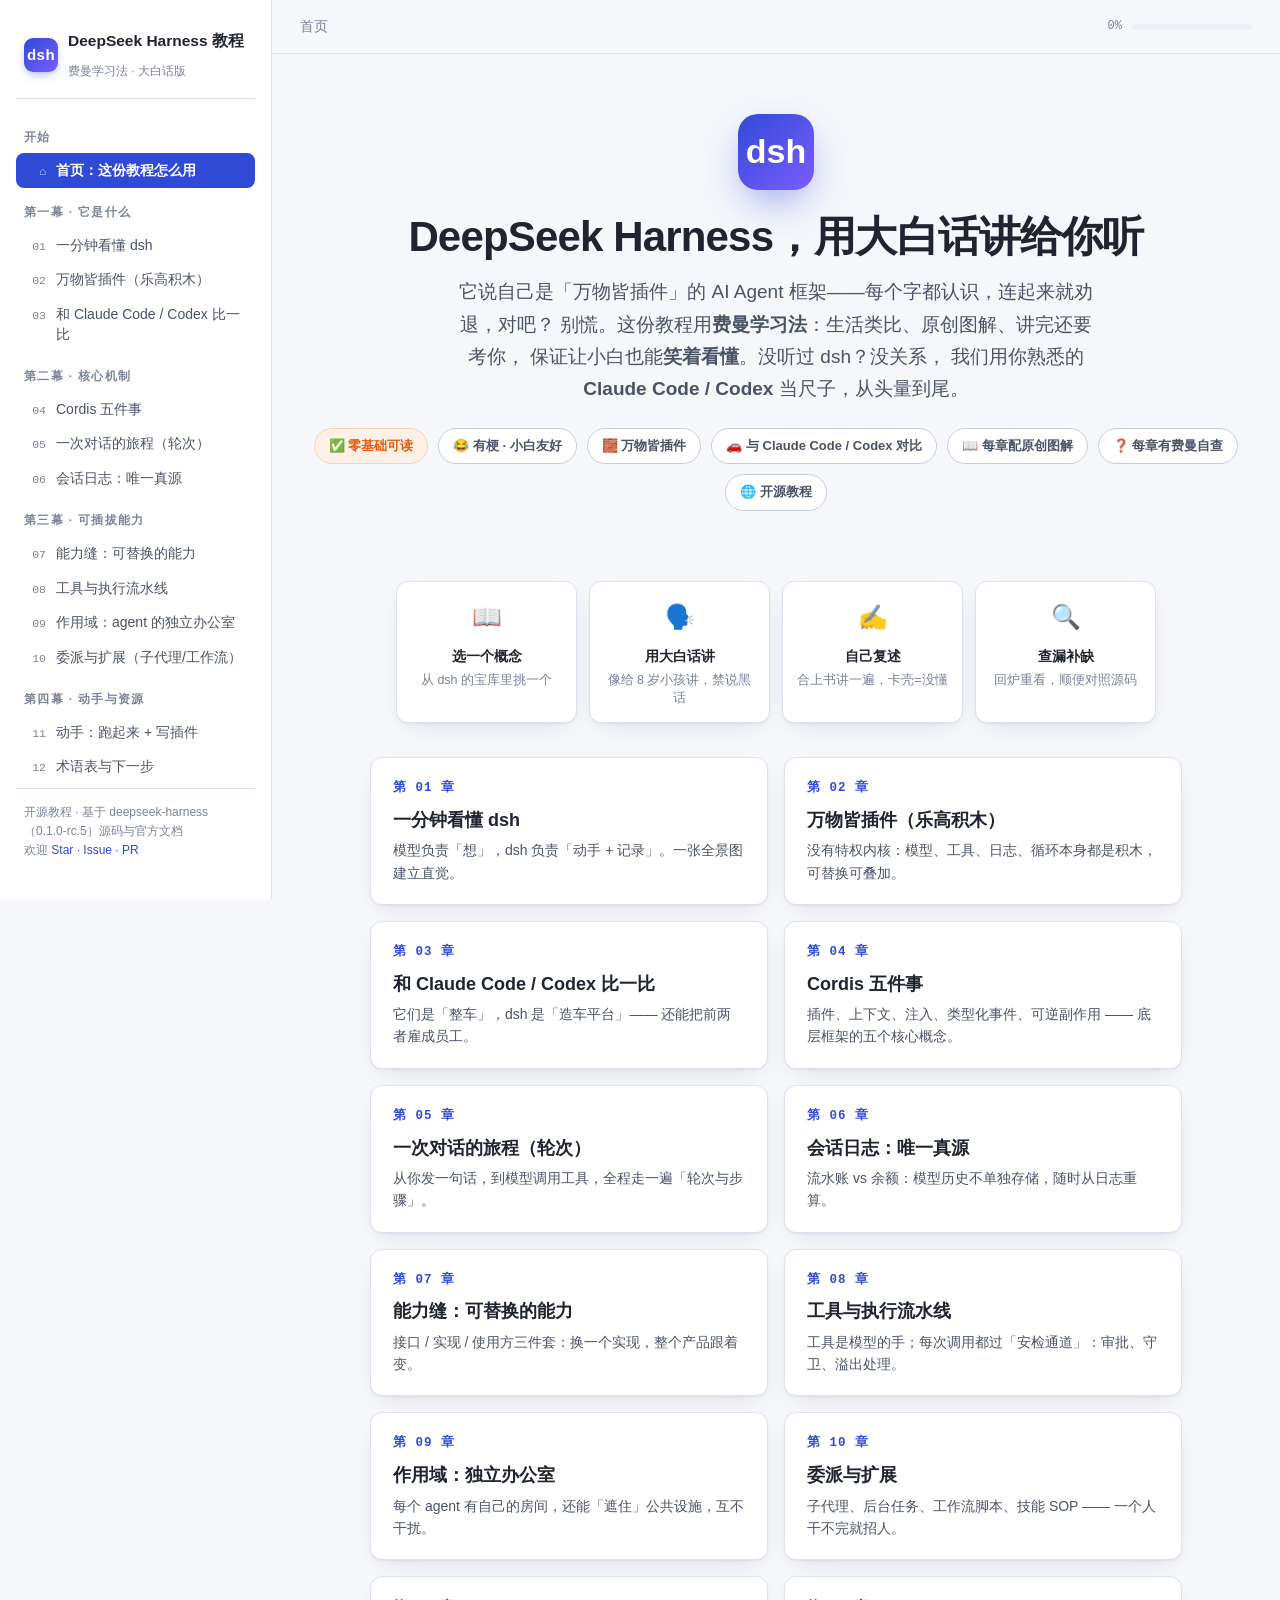
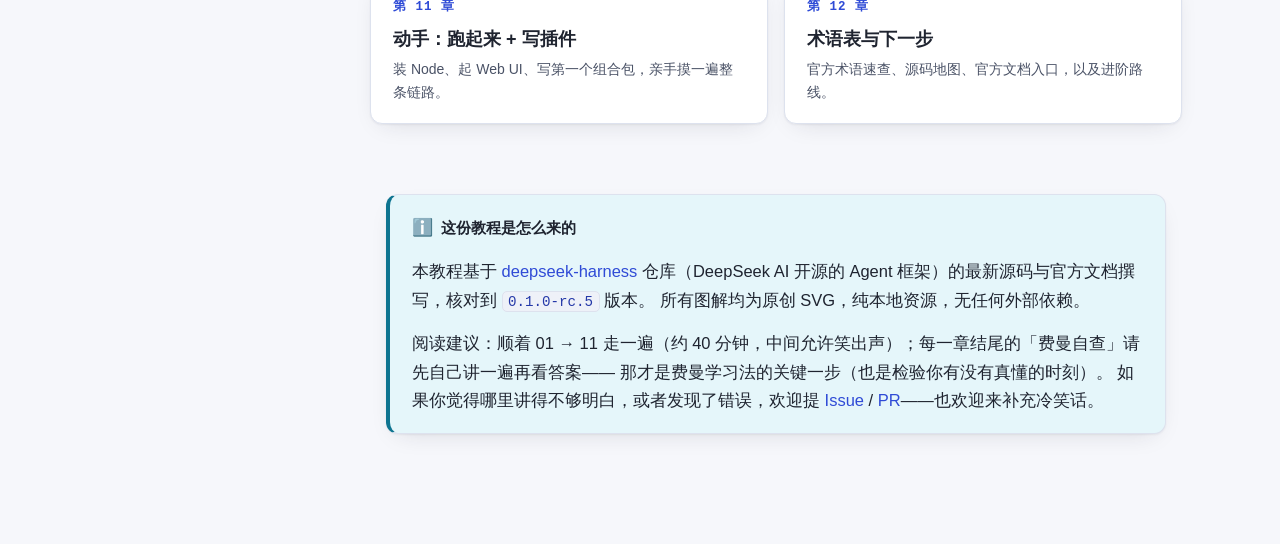
==== index.html @ 063819a6 "init: DeepSeek Harness 费曼学习法教程（12 章 + 原创图解） - 12 章中文教程：万物皆插件、轮次、会话日志、能力缝、工具流水线、作用域、委派等 - 12 张原创 SVG " ====
<!DOCTYPE html>
<html lang="zh-CN">
<head>
<meta charset="UTF-8">
<meta name="viewport" content="width=device-width, initial-scale=1.0">
<meta name="description" content="用费曼学习法讲清楚 DeepSeek Harness：万物皆插件的 AI Agent 框架。大白话 + 原创图解 + 与 Claude Code/Codex 对比 + 费曼自查。">
<title>DeepSeek Harness 通俗教程 · 费曼学习法解读</title>
<link rel="icon" href="data:image/svg+xml,%3Csvg xmlns='http://www.w3.org/2000/svg' viewBox='0 0 100 100'%3E%3Crect width='100' height='100' rx='22' fill='%232f4bd6'/%3E%3Ctext x='50' y='70' font-size='56' text-anchor='middle' fill='white' font-family='sans-serif' font-weight='bold'%3Edsh%3C/text%3E%3C/svg%3E">
<link rel="stylesheet" href="assets/css/style.css">
</head>
<body>

<div class="layout">

  <!-- 侧边栏 -->
  <aside class="sidebar" id="sidebar">
    <a class="brand" href="index.html">
      <span class="logo">dsh</span>
      <span>
        <span class="title">DeepSeek Harness 教程</span><br>
        <span class="subtitle">费曼学习法 · 大白话版</span>
      </span>
    </a>
    <nav class="nav">
      <div class="nav-label">开始</div>
      <a class="nav-link active" href="index.html"><span class="no">⌂</span><span>首页：这份教程怎么用</span></a>
      <div class="nav-label">第一幕 · 它是什么</div>
      <a class="nav-link" href="chapters/01-what-is-dsh.html"><span class="no">01</span><span>一分钟看懂 dsh</span></a>
      <a class="nav-link" href="chapters/02-plugins.html"><span class="no">02</span><span>万物皆插件（乐高积木）</span></a>
      <a class="nav-link" href="chapters/03-vs-claude-codex.html"><span class="no">03</span><span>和 Claude Code / Codex 比一比</span></a>
      <div class="nav-label">第二幕 · 核心机制</div>
      <a class="nav-link" href="chapters/04-cordis-five.html"><span class="no">04</span><span>Cordis 五件事</span></a>
      <a class="nav-link" href="chapters/05-turn.html"><span class="no">05</span><span>一次对话的旅程（轮次）</span></a>
      <a class="nav-link" href="chapters/06-session-log.html"><span class="no">06</span><span>会话日志：唯一真源</span></a>
      <div class="nav-label">第三幕 · 可插拔能力</div>
      <a class="nav-link" href="chapters/07-seam.html"><span class="no">07</span><span>能力缝：可替换的能力</span></a>
      <a class="nav-link" href="chapters/08-tools.html"><span class="no">08</span><span>工具与执行流水线</span></a>
      <a class="nav-link" href="chapters/09-scope.html"><span class="no">09</span><span>作用域：agent 的独立办公室</span></a>
      <a class="nav-link" href="chapters/10-delegation.html"><span class="no">10</span><span>委派与扩展（子代理/工作流）</span></a>
      <div class="nav-label">第四幕 · 动手与资源</div>
      <a class="nav-link" href="chapters/11-hands-on.html"><span class="no">11</span><span>动手：跑起来 + 写插件</span></a>
      <a class="nav-link" href="chapters/12-next.html"><span class="no">12</span><span>术语表与下一步</span></a>
    </nav>
    <div class="side-foot">
      开源教程 · 基于 deepseek-harness（0.1.0-rc.5）源码与官方文档<br>
      欢迎 <a href="https://github.com/Hubert-hwk/dsh-feynman-tutorial">Star · Issue · PR</a>
    </div>
  </aside>

  <!-- 主内容 -->
  <div class="main">
    <header class="topbar">
      <button class="menu-btn" id="menuBtn" aria-label="打开导航">☰</button>
      <div class="crumbs">首页</div>
      <div class="progress"><span id="progressText">0%</span><span class="bar"><i id="progressBar"></i></span></div>
    </header>

    <div class="hero">
      <div class="logo-big">dsh</div>
      <h1>DeepSeek Harness，用大白话讲给你听</h1>
      <p class="lede">
        它说自己是「万物皆插件」的 AI Agent 框架——每个字都认识，连起来就劝退，对吧？
        别慌。这份教程用<b>费曼学习法</b>：生活类比、原创图解、讲完还要考你，
        保证让小白也能<b>笑着看懂</b>。没听过 dsh？没关系，
        我们用你熟悉的 <b>Claude Code / Codex</b> 当尺子，从头量到尾。
      </p>
      <div class="tags">
        <span class="tag hot">✅ 零基础可读</span>
        <span class="tag">😂 有梗 · 小白友好</span>
        <span class="tag">🧱 万物皆插件</span>
        <span class="tag">🚗 与 Claude Code / Codex 对比</span>
        <span class="tag">📖 每章配原创图解</span>
        <span class="tag">❓ 每章有费曼自查</span>
        <span class="tag">🌐 开源教程</span>
      </div>
    </div>

    <!-- 费曼学习法四步 -->
    <div class="method-strip">
      <div class="m"><div class="ic">📖</div><div class="t">选一个概念</div><div class="d">从 dsh 的宝库里挑一个</div></div>
      <div class="m"><div class="ic">🗣️</div><div class="t">用大白话讲</div><div class="d">像给 8 岁小孩讲，禁说黑话</div></div>
      <div class="m"><div class="ic">✍️</div><div class="t">自己复述</div><div class="d">合上书讲一遍，卡壳=没懂</div></div>
      <div class="m"><div class="ic">🔍</div><div class="t">查漏补缺</div><div class="d">回炉重看，顺便对照源码</div></div>
    </div>

    <!-- 章节卡片 -->
    <div class="chapter-grid">
      <a class="chapter-card" href="chapters/01-what-is-dsh.html">
        <div class="cno">第 01 章</div>
        <h3>一分钟看懂 dsh</h3>
        <p>模型负责「想」，dsh 负责「动手 + 记录」。一张全景图建立直觉。</p>
      </a>
      <a class="chapter-card" href="chapters/02-plugins.html">
        <div class="cno">第 02 章</div>
        <h3>万物皆插件（乐高积木）</h3>
        <p>没有特权内核：模型、工具、日志、循环本身都是积木，可替换可叠加。</p>
      </a>
      <a class="chapter-card" href="chapters/03-vs-claude-codex.html">
        <div class="cno">第 03 章</div>
        <h3>和 Claude Code / Codex 比一比</h3>
        <p>它们是「整车」，dsh 是「造车平台」—— 还能把前两者雇成员工。</p>
      </a>
      <a class="chapter-card" href="chapters/04-cordis-five.html">
        <div class="cno">第 04 章</div>
        <h3>Cordis 五件事</h3>
        <p>插件、上下文、注入、类型化事件、可逆副作用 —— 底层框架的五个核心概念。</p>
      </a>
      <a class="chapter-card" href="chapters/05-turn.html">
        <div class="cno">第 05 章</div>
        <h3>一次对话的旅程（轮次）</h3>
        <p>从你发一句话，到模型调用工具，全程走一遍「轮次与步骤」。</p>
      </a>
      <a class="chapter-card" href="chapters/06-session-log.html">
        <div class="cno">第 06 章</div>
        <h3>会话日志：唯一真源</h3>
        <p>流水账 vs 余额：模型历史不单独存储，随时从日志重算。</p>
      </a>
      <a class="chapter-card" href="chapters/07-seam.html">
        <div class="cno">第 07 章</div>
        <h3>能力缝：可替换的能力</h3>
        <p>接口 / 实现 / 使用方三件套：换一个实现，整个产品跟着变。</p>
      </a>
      <a class="chapter-card" href="chapters/08-tools.html">
        <div class="cno">第 08 章</div>
        <h3>工具与执行流水线</h3>
        <p>工具是模型的手；每次调用都过「安检通道」：审批、守卫、溢出处理。</p>
      </a>
      <a class="chapter-card" href="chapters/09-scope.html">
        <div class="cno">第 09 章</div>
        <h3>作用域：独立办公室</h3>
        <p>每个 agent 有自己的房间，还能「遮住」公共设施，互不干扰。</p>
      </a>
      <a class="chapter-card" href="chapters/10-delegation.html">
        <div class="cno">第 10 章</div>
        <h3>委派与扩展</h3>
        <p>子代理、后台任务、工作流脚本、技能 SOP —— 一个人干不完就招人。</p>
      </a>
      <a class="chapter-card" href="chapters/11-hands-on.html">
        <div class="cno">第 11 章</div>
        <h3>动手：跑起来 + 写插件</h3>
        <p>装 Node、起 Web UI、写第一个组合包，亲手摸一遍整条链路。</p>
      </a>
      <a class="chapter-card" href="chapters/12-next.html">
        <div class="cno">第 12 章</div>
        <h3>术语表与下一步</h3>
        <p>官方术语速查、源码地图、官方文档入口，以及进阶路线。</p>
      </a>
    </div>

    <article class="content" style="padding-top:10px">
      <div class="card notebox">
        <div class="card-title"><span class="ic">ℹ️</span>这份教程是怎么来的</div>
        <p>
          本教程基于 <a href="https://github.com/deepseek-ai/deepseek-harness">deepseek-harness</a>
          仓库（DeepSeek AI 开源的 Agent 框架）的最新源码与官方文档撰写，核对到 <code>0.1.0-rc.5</code> 版本。
          所有图解均为原创 SVG，纯本地资源，无任何外部依赖。
        </p>
        <p style="margin-bottom:0">
          阅读建议：顺着 01 → 11 走一遍（约 40 分钟，中间允许笑出声）；每一章结尾的「费曼自查」请先自己讲一遍再看答案——
          那才是费曼学习法的关键一步（也是检验你有没有真懂的时刻）。
          如果你觉得哪里讲得不够明白，或者发现了错误，欢迎提
          <a href="https://github.com/Hubert-hwk/dsh-feynman-tutorial/issues">Issue</a> /
          <a href="https://github.com/Hubert-hwk/dsh-feynman-tutorial/pulls">PR</a>——也欢迎来补充冷笑话。
        </p>
      </div>
    </article>

  </div>
</div>

<script src="assets/js/main.js"></script>
</body>
</html>
---- assets/css/style.css ----
/* ============================================================
   DeepSeek Harness 费曼教程 · 站点样式
   纯本地资源，无外部 CDN，可直接 file:// 打开
   ============================================================ */

:root {
  --bg: #f6f7fb;
  --surface: #ffffff;
  --surface-2: #eef1f8;
  --ink: #1f2430;
  --ink-soft: #4a5266;
  --ink-faint: #7a8296;
  --line: #dde2ee;
  --line-strong: #c6cddd;
  --brand: #2f4bd6;
  --brand-deep: #2438a8;
  --brand-ink: #1c2c8a;
  --accent: #e8590c;
  --accent-soft: #fdf0e6;
  --ok: #1f8a4c;
  --ok-soft: #e9f7ef;
  --note: #0e7490;
  --note-soft: #e5f6fa;
  --warn: #b45309;
  --warn-soft: #fdf3e0;
  --code-bg: #232a3b;
  --code-ink: #dce4f3;
  --radius: 12px;
  --radius-sm: 8px;
  --shadow: 0 1px 2px rgba(31, 36, 48, .06), 0 8px 24px -12px rgba(31, 36, 48, .18);
  --shadow-lg: 0 2px 4px rgba(31, 36, 48, .08), 0 18px 40px -16px rgba(31, 36, 48, .28);
  --sidebar-w: 272px;
  --font: -apple-system, BlinkMacSystemFont, "Segoe UI", "PingFang SC",
    "Hiragino Sans GB", "Microsoft YaHei", "Noto Sans SC", sans-serif;
  --mono: ui-monospace, SFMono-Regular, "SF Mono", Menlo, Consolas,
    "Liberation Mono", monospace;
}

* { box-sizing: border-box; }

html { scroll-behavior: smooth; }

body {
  margin: 0;
  font-family: var(--font);
  font-size: 16.5px;
  line-height: 1.75;
  color: var(--ink);
  background: var(--bg);
  -webkit-font-smoothing: antialiased;
  text-rendering: optimizeLegibility;
}

/* ---------- 布局骨架 ---------- */

.layout {
  display: grid;
  grid-template-columns: var(--sidebar-w) minmax(0, 1fr);
  min-height: 100vh;
}

/* ---------- 侧边栏 ---------- */

.sidebar {
  position: sticky;
  top: 0;
  height: 100vh;
  overflow-y: auto;
  background: var(--surface);
  border-right: 1px solid var(--line);
  padding: 22px 16px 40px;
  display: flex;
  flex-direction: column;
  gap: 4px;
}

.sidebar .brand {
  display: flex;
  align-items: center;
  gap: 10px;
  text-decoration: none;
  color: var(--ink);
  padding: 4px 8px 14px;
  border-bottom: 1px solid var(--line);
  margin-bottom: 10px;
}

.brand .logo {
  width: 34px;
  height: 34px;
  flex: none;
  border-radius: 9px;
  background: linear-gradient(135deg, var(--brand), #7c5cff);
  display: grid;
  place-items: center;
  color: #fff;
  font-weight: 800;
  font-size: 15px;
  letter-spacing: .5px;
  box-shadow: 0 4px 10px -3px rgba(47, 75, 214, .5);
}

.brand .title { font-weight: 700; font-size: 15.5px; line-height: 1.3; }
.brand .subtitle { font-size: 12px; color: var(--ink-faint); font-weight: 500; }

.nav-label {
  font-size: 11.5px;
  font-weight: 700;
  letter-spacing: .12em;
  color: var(--ink-faint);
  text-transform: uppercase;
  padding: 14px 8px 6px;
}

.nav a.nav-link {
  display: flex;
  gap: 10px;
  align-items: baseline;
  padding: 7px 8px;
  border-radius: var(--radius-sm);
  color: var(--ink-soft);
  text-decoration: none;
  font-size: 14px;
  line-height: 1.45;
  transition: background .12s ease, color .12s ease;
}

.nav a.nav-link:hover { background: var(--surface-2); color: var(--ink); }

.nav a.nav-link .no {
  font-family: var(--mono);
  font-size: 11.5px;
  color: var(--ink-faint);
  flex: none;
  width: 22px;
  text-align: right;
}

.nav a.nav-link.active {
  background: var(--brand);
  color: #fff;
  font-weight: 600;
}

.nav a.nav-link.active .no { color: #c9d4ff; }

.sidebar .side-foot {
  margin-top: auto;
  padding: 14px 8px 0;
  border-top: 1px solid var(--line);
  font-size: 12px;
  color: var(--ink-faint);
  line-height: 1.6;
}

/* ---------- 主内容 ---------- */

.main { min-width: 0; }

.topbar {
  position: sticky;
  top: 0;
  z-index: 30;
  display: flex;
  align-items: center;
  gap: 14px;
  height: 54px;
  padding: 0 28px;
  background: rgba(246, 247, 251, .86);
  backdrop-filter: blur(8px);
  border-bottom: 1px solid var(--line);
}

.topbar .menu-btn {
  display: none;
  border: 1px solid var(--line-strong);
  background: var(--surface);
  border-radius: 8px;
  width: 36px;
  height: 36px;
  font-size: 18px;
  cursor: pointer;
  color: var(--ink);
}

.topbar .crumbs { font-size: 13.5px; color: var(--ink-faint); }
.topbar .crumbs b { color: var(--ink); font-weight: 600; }

.progress {
  margin-left: auto;
  display: flex;
  align-items: center;
  gap: 10px;
  font-size: 12px;
  color: var(--ink-faint);
  font-family: var(--mono);
}

.progress .bar {
  width: 120px;
  height: 6px;
  border-radius: 3px;
  background: var(--surface-2);
  overflow: hidden;
}

.progress .bar i {
  display: block;
  height: 100%;
  width: 0;
  background: linear-gradient(90deg, var(--brand), #7c5cff);
  border-radius: 3px;
  transition: width .3s ease;
}

article.content {
  max-width: 860px;
  margin: 0 auto;
  padding: 40px 40px 90px;
}

/* ---------- 章节头部 ---------- */

.ch-head { margin-bottom: 34px; }

.ch-head .kicker {
  display: inline-flex;
  align-items: center;
  gap: 8px;
  font-size: 13px;
  font-weight: 700;
  letter-spacing: .06em;
  color: var(--brand);
  background: var(--surface-2);
  border: 1px solid var(--line);
  padding: 5px 12px;
  border-radius: 999px;
  margin-bottom: 16px;
}

.ch-head h1 {
  font-size: 36px;
  line-height: 1.25;
  margin: 0 0 12px;
  letter-spacing: -.01em;
}

.ch-head .lede {
  font-size: 18px;
  color: var(--ink-soft);
  margin: 0;
  max-width: 640px;
}

/* ---------- 正文排版 ---------- */

h2 {
  font-size: 25px;
  margin: 44px 0 14px;
  padding-top: 8px;
  letter-spacing: -.01em;
  line-height: 1.35;
}

h2::before {
  content: "";
  display: inline-block;
  width: 8px;
  height: 22px;
  border-radius: 4px;
  background: linear-gradient(180deg, var(--brand), #7c5cff);
  margin-right: 10px;
  vertical-align: -3px;
}

h3 { font-size: 19.5px; margin: 32px 0 10px; line-height: 1.4; }

p { margin: 14px 0; }

a { color: var(--brand); text-decoration: none; }
a:hover { text-decoration: underline; }

strong { color: var(--ink); font-weight: 650; }

ul, ol { padding-left: 24px; margin: 14px 0; }
li { margin: 6px 0; }
li::marker { color: var(--brand); }

hr { border: 0; border-top: 1px solid var(--line); margin: 36px 0; }

/* 行内代码 */
code {
  font-family: var(--mono);
  font-size: .86em;
  background: var(--surface-2);
  border: 1px solid var(--line);
  border-radius: 5px;
  padding: .12em .38em;
  color: var(--brand-deep);
}

/* 术语 */
.term {
  font-family: var(--mono);
  font-size: .9em;
  color: var(--brand-deep);
  font-weight: 600;
  white-space: nowrap;
}

/* ---------- 卡片 ---------- */

.card {
  background: var(--surface);
  border: 1px solid var(--line);
  border-radius: var(--radius);
  padding: 18px 22px;
  margin: 20px 0;
  box-shadow: var(--shadow);
}

.card.analogy { border-left: 4px solid var(--accent); background: var(--accent-soft); }
.card.termbox { border-left: 4px solid var(--brand); background: #f1f4ff; }
.card.notebox { border-left: 4px solid var(--note); background: var(--note-soft); }
.card.warnbox { border-left: 4px solid var(--warn); background: var(--warn-soft); }
.card.checkbox { border-left: 4px solid var(--ok); background: var(--ok-soft); }

.card .card-title {
  font-weight: 700;
  font-size: 15px;
  margin: 0 0 8px;
  display: flex;
  align-items: center;
  gap: 8px;
}

.card .card-title .ic { font-size: 17px; }

/* 一句话讲清楚 */
.oneliner {
  font-size: 19px;
  font-weight: 650;
  color: var(--brand-deep);
  background: linear-gradient(135deg, #eef1ff, #f7f4ff);
  border: 1px solid #dbe2ff;
  border-radius: var(--radius);
  padding: 16px 20px;
  margin: 22px 0;
  line-height: 1.6;
}

/* ---------- 图 ---------- */

figure.fig {
  margin: 26px 0;
  background: var(--surface);
  border: 1px solid var(--line);
  border-radius: var(--radius);
  box-shadow: var(--shadow);
  padding: 20px;
}

figure.fig svg, figure.fig img { display: block; width: 100%; height: auto; }

figure.fig figcaption {
  margin-top: 12px;
  font-size: 13.5px;
  color: var(--ink-faint);
  text-align: center;
  line-height: 1.6;
}

figure.fig figcaption b { color: var(--ink-soft); }

/* ---------- 代码块 ---------- */

.codeblock {
  position: relative;
  margin: 20px 0;
  border-radius: var(--radius);
  overflow: hidden;
  box-shadow: var(--shadow);
  background: var(--code-bg);
}

.codeblock .cb-head {
  display: flex;
  align-items: center;
  gap: 8px;
  padding: 8px 14px;
  background: rgba(255, 255, 255, .05);
  border-bottom: 1px solid rgba(255, 255, 255, .09);
}

.codeblock .cb-lang {
  font-family: var(--mono);
  font-size: 11.5px;
  letter-spacing: .08em;
  color: #93a3c4;
  text-transform: uppercase;
}

.codeblock .cb-dot { width: 9px; height: 9px; border-radius: 50%; background: #ff5f57; }
.codeblock .cb-dot:nth-child(2) { background: #febc2e; }
.codeblock .cb-dot:nth-child(3) { background: #28c840; }

.codeblock .cb-copy {
  margin-left: auto;
  font-size: 12px;
  color: #b9c6e4;
  background: rgba(255, 255, 255, .08);
  border: 1px solid rgba(255, 255, 255, .14);
  border-radius: 6px;
  padding: 3px 10px;
  cursor: pointer;
  font-family: var(--font);
  transition: background .12s ease;
}

.codeblock .cb-copy:hover { background: rgba(255, 255, 255, .16); color: #fff; }
.codeblock .cb-copy.copied { background: #1f8a4c; color: #fff; border-color: #1f8a4c; }

.codeblock pre {
  margin: 0;
  padding: 16px 18px;
  overflow-x: auto;
  font-family: var(--mono);
  font-size: 13.5px;
  line-height: 1.65;
  color: var(--code-ink);
}

.codeblock code { background: none; border: 0; padding: 0; color: inherit; font-size: inherit; }

/* 轻量语法着色 */
.tok-k { color: #ff9ec7; }        /* 关键字 */
.tok-s { color: #a5e3a5; }        /* 字符串 */
.tok-c { color: #8a97b8; font-style: italic; } /* 注释 */
.tok-n { color: #ffd479; }        /* 数字 */
.tok-f { color: #82c8ff; }        /* 函数/方法 */
.tok-p { color: #c9d1e6; }        /* 属性/路径 */

/* ---------- 表格 ---------- */

.table-wrap { overflow-x: auto; margin: 20px 0; box-shadow: var(--shadow); border-radius: var(--radius); border: 1px solid var(--line); }

table {
  width: 100%;
  border-collapse: collapse;
  font-size: 14.5px;
  background: var(--surface);
}

th, td {
  text-align: left;
  padding: 10px 14px;
  border-bottom: 1px solid var(--line);
  vertical-align: top;
}

th {
  background: var(--surface-2);
  font-weight: 650;
  color: var(--ink);
  white-space: nowrap;
}

tr:last-child td { border-bottom: 0; }

tbody tr:hover { background: #fafbfe; }

/* ---------- 费曼自查 ---------- */

.quiz-item {
  border: 1px solid var(--line);
  border-radius: var(--radius);
  background: var(--surface);
  margin: 14px 0;
  box-shadow: var(--shadow);
  overflow: hidden;
}

.quiz-item .q {
  display: flex;
  gap: 12px;
  align-items: flex-start;
  padding: 14px 18px;
  font-weight: 600;
  cursor: pointer;
  user-select: none;
}

.quiz-item .q .qn {
  flex: none;
  width: 26px;
  height: 26px;
  border-radius: 8px;
  background: var(--ok);
  color: #fff;
  display: grid;
  place-items: center;
  font-family: var(--mono);
  font-size: 13px;
  font-weight: 700;
  margin-top: 2px;
}

.quiz-item .q .q-arrow {
  margin-left: auto;
  color: var(--ink-faint);
  transition: transform .15s ease;
  font-size: 13px;
}

.quiz-item.open .q .q-arrow { transform: rotate(90deg); }

.quiz-item .a {
  display: none;
  padding: 4px 18px 16px 56px;
  border-top: 1px dashed var(--line);
  color: var(--ink-soft);
  font-size: 15px;
}

.quiz-item.open .a { display: block; }

/* ---------- 章末导航 ---------- */

.ch-nav {
  display: grid;
  grid-template-columns: 1fr 1fr;
  gap: 16px;
  margin-top: 54px;
  padding-top: 26px;
  border-top: 1px solid var(--line);
}

.ch-nav a {
  display: block;
  background: var(--surface);
  border: 1px solid var(--line);
  border-radius: var(--radius);
  padding: 16px 20px;
  box-shadow: var(--shadow);
  text-decoration: none;
  color: var(--ink);
  transition: transform .12s ease, box-shadow .12s ease, border-color .12s ease;
}

.ch-nav a:hover {
  transform: translateY(-2px);
  box-shadow: var(--shadow-lg);
  border-color: var(--brand);
  text-decoration: none;
}

.ch-nav a.next { text-align: right; }
.ch-nav .dir { font-size: 12px; color: var(--ink-faint); font-weight: 700; letter-spacing: .08em; }
.ch-nav .ttl { font-weight: 650; margin-top: 3px; }
.ch-nav a:hover .ttl { color: var(--brand); }

/* ---------- 首页 ---------- */

.hero {
  text-align: center;
  padding: 60px 24px 30px;
}

.hero .logo-big {
  width: 76px;
  height: 76px;
  margin: 0 auto 22px;
  border-radius: 20px;
  background: linear-gradient(135deg, var(--brand), #7c5cff);
  display: grid;
  place-items: center;
  color: #fff;
  font-size: 34px;
  font-weight: 800;
  box-shadow: 0 16px 40px -10px rgba(47, 75, 214, .55);
}

.hero h1 { font-size: 42px; margin: 0 0 14px; letter-spacing: -.02em; line-height: 1.2; }

.hero .lede {
  font-size: 19px;
  color: var(--ink-soft);
  max-width: 640px;
  margin: 0 auto;
  line-height: 1.7;
}

.hero .tags { margin-top: 22px; display: flex; gap: 10px; justify-content: center; flex-wrap: wrap; }

.tag {
  font-size: 13px;
  font-weight: 600;
  padding: 6px 14px;
  border-radius: 999px;
  border: 1px solid var(--line-strong);
  background: var(--surface);
  color: var(--ink-soft);
}

.tag.hot { border-color: #ffd0b8; background: var(--accent-soft); color: var(--accent); }

.method-strip {
  max-width: 760px;
  margin: 40px auto 10px;
  display: grid;
  grid-template-columns: repeat(4, 1fr);
  gap: 12px;
}

.method-strip .m {
  background: var(--surface);
  border: 1px solid var(--line);
  border-radius: var(--radius);
  padding: 14px;
  text-align: center;
  box-shadow: var(--shadow);
}

.method-strip .m .ic { font-size: 24px; }
.method-strip .m .t { font-weight: 700; font-size: 14px; margin-top: 6px; }
.method-strip .m .d { font-size: 12.5px; color: var(--ink-faint); margin-top: 2px; line-height: 1.5; }

.chapter-grid {
  max-width: 860px;
  margin: 34px auto 0;
  display: grid;
  grid-template-columns: 1fr 1fr;
  gap: 16px;
  padding: 0 24px 40px;
}

.chapter-card {
  display: block;
  background: var(--surface);
  border: 1px solid var(--line);
  border-radius: var(--radius);
  padding: 20px 22px;
  box-shadow: var(--shadow);
  text-decoration: none;
  color: var(--ink);
  transition: transform .12s ease, box-shadow .12s ease, border-color .12s ease;
}

.chapter-card:hover {
  transform: translateY(-3px);
  box-shadow: var(--shadow-lg);
  border-color: var(--brand);
  text-decoration: none;
}

.chapter-card .cno {
  font-family: var(--mono);
  font-size: 12.5px;
  font-weight: 700;
  color: var(--brand);
  letter-spacing: .08em;
}

.chapter-card h3 { margin: 8px 0 6px; font-size: 18px; }
.chapter-card p { margin: 0; font-size: 14px; color: var(--ink-soft); line-height: 1.6; }

/* ---------- 滚动偏移（锚点） ---------- */
[id] { scroll-margin-top: 70px; }

/* ---------- 移动端 ---------- */

@media (max-width: 980px) {
  .layout { grid-template-columns: 1fr; }
  .sidebar {
    position: fixed;
    left: 0;
    top: 0;
    z-index: 50;
    transform: translateX(-102%);
    transition: transform .22s ease;
    width: min(320px, 86vw);
    box-shadow: var(--shadow-lg);
  }
  .sidebar.open { transform: translateX(0); }
  .topbar .menu-btn { display: grid; place-items: center; }
  article.content { padding: 28px 20px 70px; }
  .hero h1 { font-size: 32px; }
  .method-strip { grid-template-columns: repeat(2, 1fr); }
  .chapter-grid { grid-template-columns: 1fr; padding: 0 16px 30px; }
  .ch-nav { grid-template-columns: 1fr; }
  .ch-nav a.next { text-align: left; }
  .topbar .progress .bar { width: 70px; }
}

@media (max-width: 560px) {
  .quiz-item .a { padding-left: 18px; }
  .method-strip { grid-template-columns: 1fr 1fr; }
}
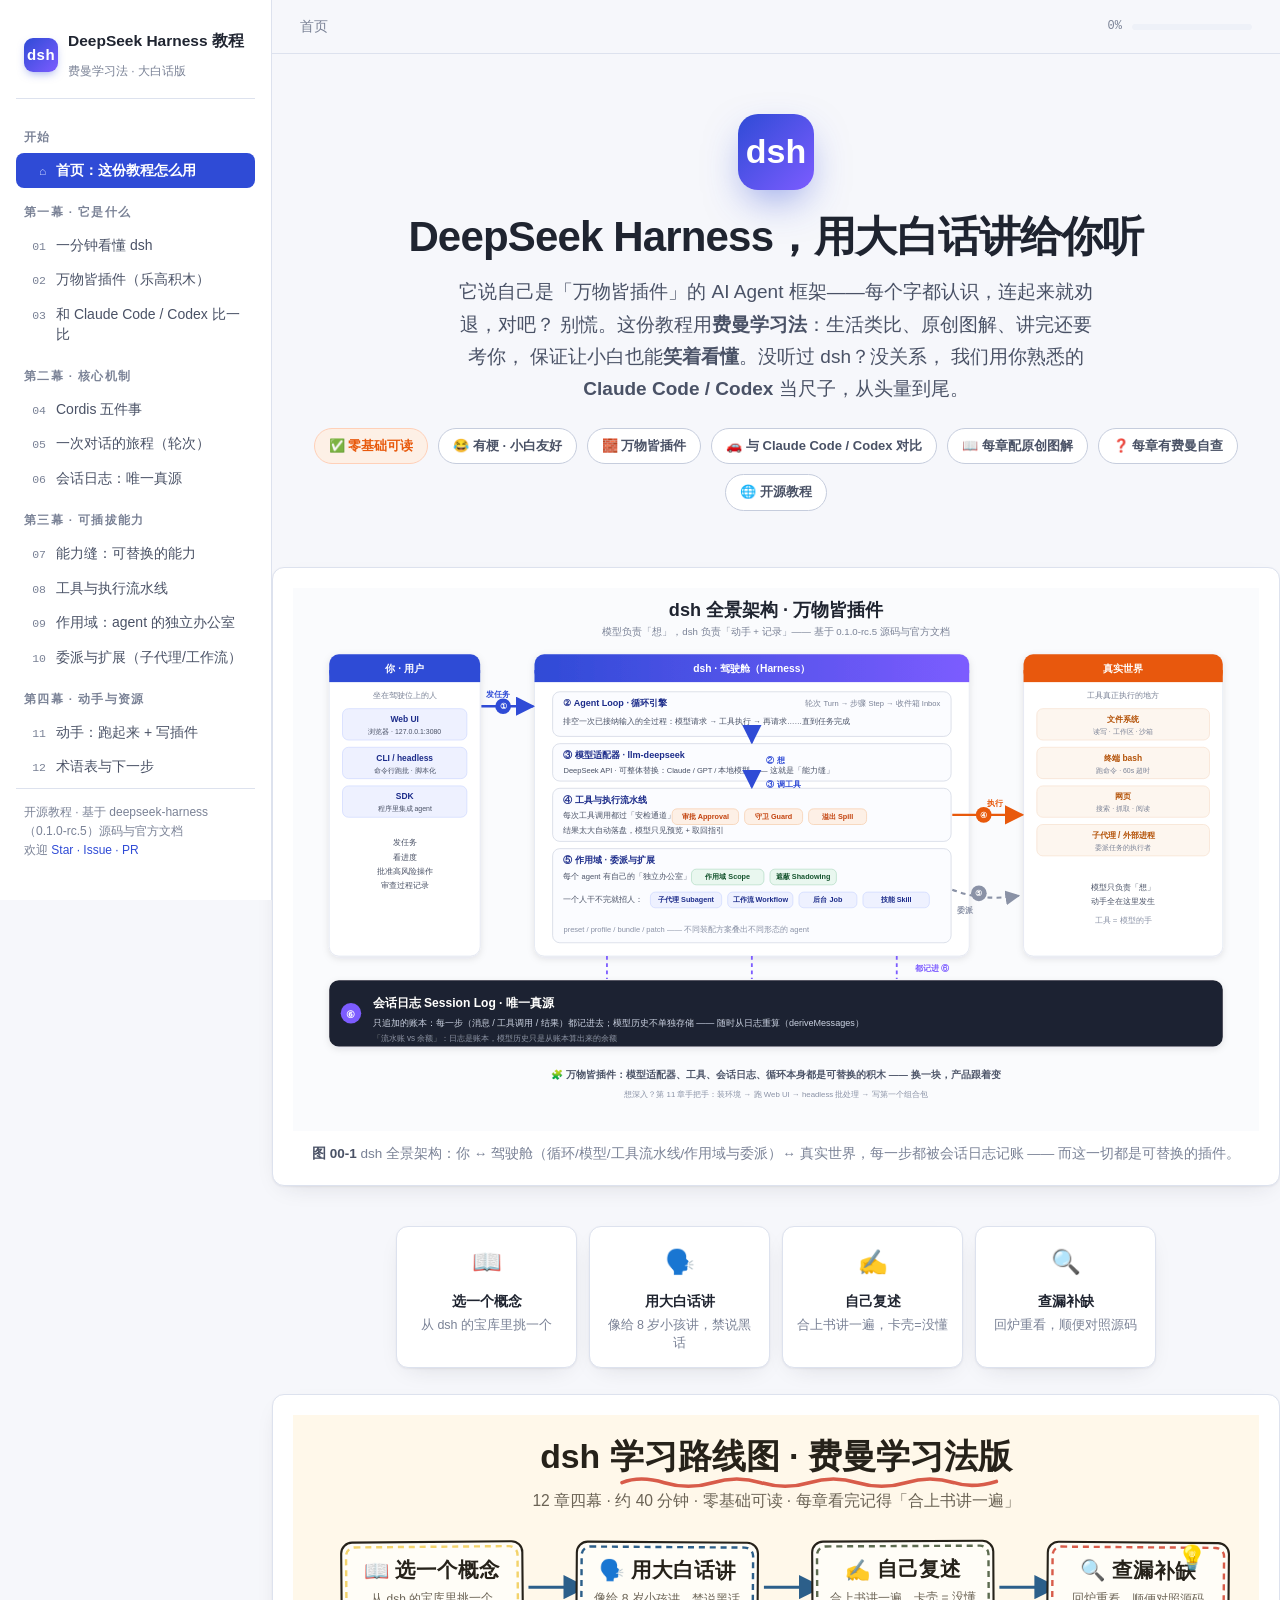
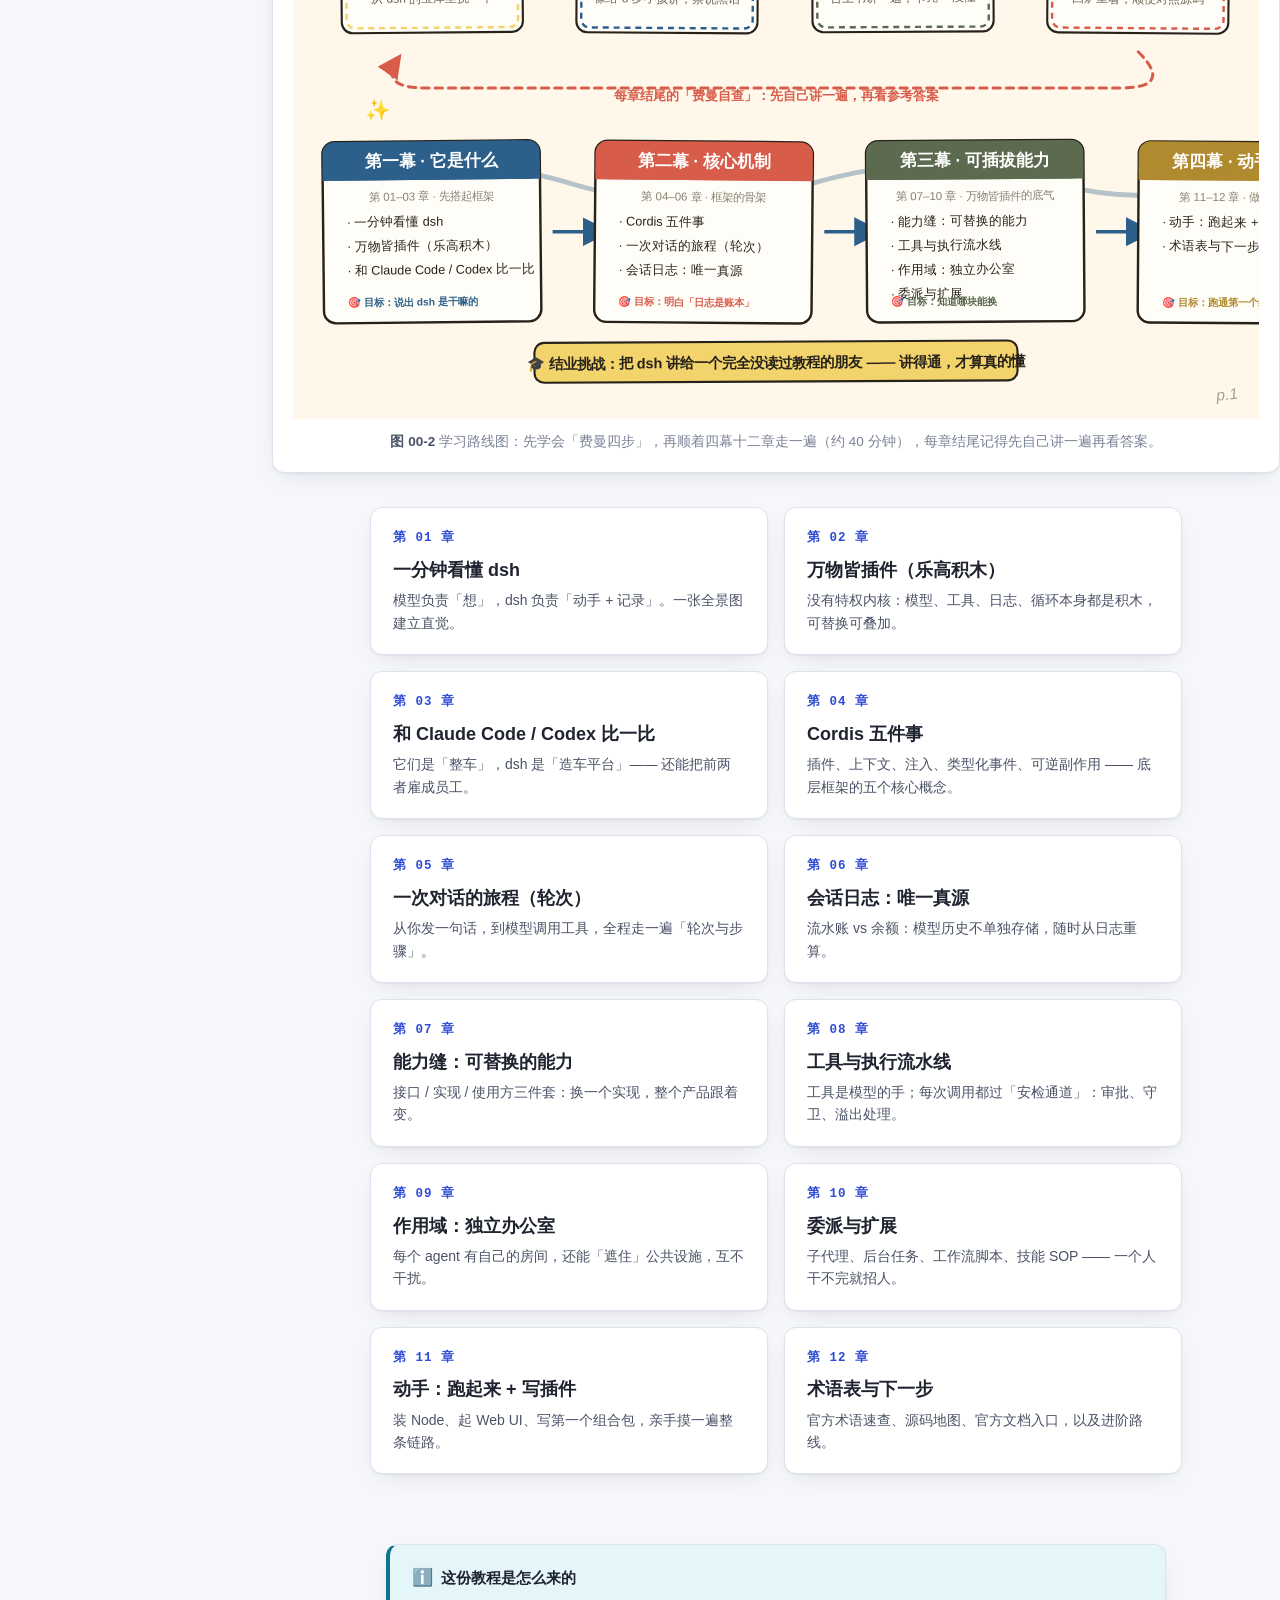
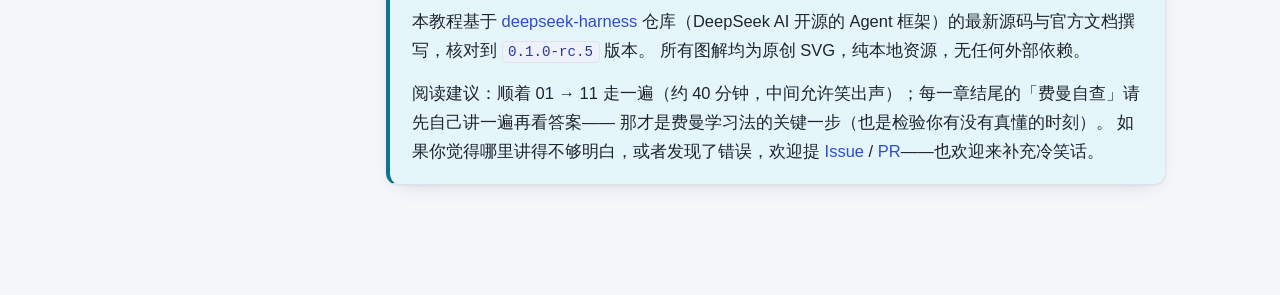
==== commit c9966896: "content: 新增全景架构图与学习路线图，首页/README 升级 - fig-arch.svg/png：paper-figure 风 dsh 全景架构图（编号流程：发任务→想→调工具→执行→委派" ====
--- a/index.html
+++ b/index.html
@@ -4,6 +4,12 @@
 <meta charset="UTF-8">
 <meta name="viewport" content="width=device-width, initial-scale=1.0">
 <meta name="description" content="用费曼学习法讲清楚 DeepSeek Harness：万物皆插件的 AI Agent 框架。大白话 + 原创图解 + 与 Claude Code/Codex 对比 + 费曼自查。">
+<meta property="og:title" content="DeepSeek Harness 通俗教程 · 费曼学习法解读">
+<meta property="og:description" content="用费曼学习法讲清楚 DeepSeek Harness：万物皆插件的 AI Agent 框架。大白话 + 原创图解 + 与 Claude Code/Codex 对比 + 费曼自查。">
+<meta property="og:type" content="website">
+<meta property="og:url" content="https://Hubert-hwk.github.io/dsh-for-humans/">
+<meta property="og:image" content="https://Hubert-hwk.github.io/dsh-for-humans/docs/screenshot-home.png">
+<meta property="og:locale" content="zh_CN">
 <title>DeepSeek Harness 通俗教程 · 费曼学习法解读</title>
 <link rel="icon" href="data:image/svg+xml,%3Csvg xmlns='http://www.w3.org/2000/svg' viewBox='0 0 100 100'%3E%3Crect width='100' height='100' rx='22' fill='%232f4bd6'/%3E%3Ctext x='50' y='70' font-size='56' text-anchor='middle' fill='white' font-family='sans-serif' font-weight='bold'%3Edsh%3C/text%3E%3C/svg%3E">
 <link rel="stylesheet" href="assets/css/style.css">
@@ -43,7 +49,7 @@
     </nav>
     <div class="side-foot">
       开源教程 · 基于 deepseek-harness（0.1.0-rc.5）源码与官方文档<br>
-      欢迎 <a href="https://github.com/Hubert-hwk/dsh-feynman-tutorial">Star · Issue · PR</a>
+      欢迎 <a href="https://github.com/Hubert-hwk/dsh-for-humans">Star · Issue · PR</a>
     </div>
   </aside>
 
@@ -75,6 +81,12 @@
       </div>
     </div>
 
+    <!-- 全景架构图 -->
+    <figure class="fig">
+      <img src="assets/img/fig-arch.svg" alt="dsh 全景架构图：你、驾驶舱、真实世界与会话日志的关系">
+      <figcaption><b>图 00-1</b> dsh 全景架构：你 ↔ 驾驶舱（循环/模型/工具流水线/作用域与委派）↔ 真实世界，每一步都被会话日志记账 —— 而这一切都是可替换的插件。</figcaption>
+    </figure>
+
     <!-- 费曼学习法四步 -->
     <div class="method-strip">
       <div class="m"><div class="ic">📖</div><div class="t">选一个概念</div><div class="d">从 dsh 的宝库里挑一个</div></div>
@@ -82,6 +94,12 @@
       <div class="m"><div class="ic">✍️</div><div class="t">自己复述</div><div class="d">合上书讲一遍，卡壳=没懂</div></div>
       <div class="m"><div class="ic">🔍</div><div class="t">查漏补缺</div><div class="d">回炉重看，顺便对照源码</div></div>
     </div>
+
+    <!-- 学习路线图 -->
+    <figure class="fig">
+      <img src="assets/img/fig-roadmap.svg" alt="dsh 学习路线图：费曼四步 + 四幕十二章旅程">
+      <figcaption><b>图 00-2</b> 学习路线图：先学会「费曼四步」，再顺着四幕十二章走一遍（约 40 分钟），每章结尾记得先自己讲一遍再看答案。</figcaption>
+    </figure>
 
     <!-- 章节卡片 -->
     <div class="chapter-grid">
@@ -159,8 +177,8 @@
           阅读建议：顺着 01 → 11 走一遍（约 40 分钟，中间允许笑出声）；每一章结尾的「费曼自查」请先自己讲一遍再看答案——
           那才是费曼学习法的关键一步（也是检验你有没有真懂的时刻）。
           如果你觉得哪里讲得不够明白，或者发现了错误，欢迎提
-          <a href="https://github.com/Hubert-hwk/dsh-feynman-tutorial/issues">Issue</a> /
-          <a href="https://github.com/Hubert-hwk/dsh-feynman-tutorial/pulls">PR</a>——也欢迎来补充冷笑话。
+          <a href="https://github.com/Hubert-hwk/dsh-for-humans/issues">Issue</a> /
+          <a href="https://github.com/Hubert-hwk/dsh-for-humans/pulls">PR</a>——也欢迎来补充冷笑话。
         </p>
       </div>
     </article>
